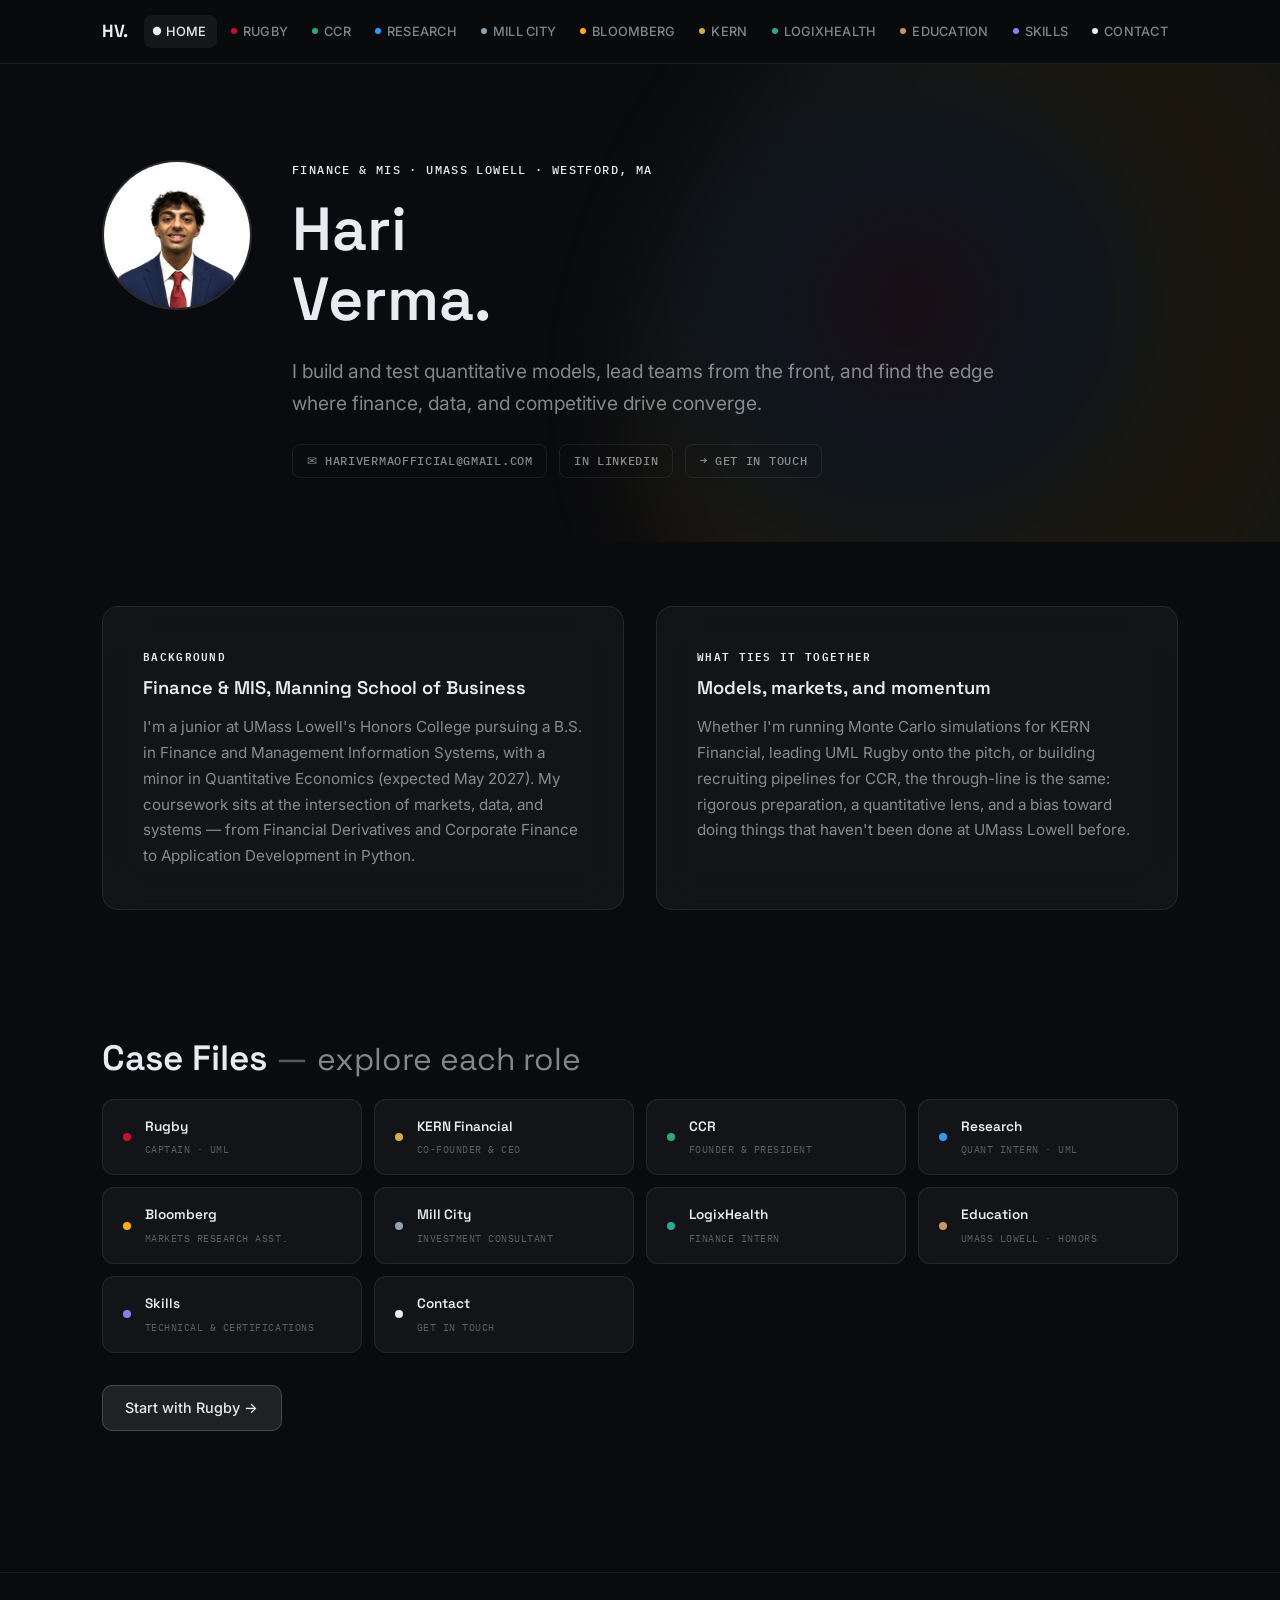
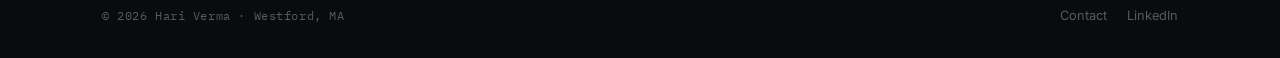
==== index.html @ 91aa4784 "Initial commit" ====
<!DOCTYPE html>
<html lang="en">
<head>
  <meta charset="UTF-8" />
  <meta name="viewport" content="width=device-width, initial-scale=1.0" />
  <title>Hari Verma — Portfolio</title>
  <meta name="description" content="Hari Verma — Finance & MIS student at UMass Lowell, founder, quantitative researcher, and rugby captain." />
  <link rel="preconnect" href="https://fonts.googleapis.com" />
  <link rel="preconnect" href="https://fonts.gstatic.com" crossorigin />
  <link rel="stylesheet" href="css/base.css" />
  <link rel="stylesheet" href="css/themes.css" />

  <style>
    /* Home-only: multi-color gradient blob */
    .hero-blob-home {
      position: absolute;
      width: clamp(400px, 80vw, 900px);
      height: clamp(400px, 80vw, 900px);
      border-radius: 50%;
      background: radial-gradient(circle at 30% 40%,
        rgba(200,16,46,0.10) 0%,
        rgba(45,156,255,0.08) 20%,
        rgba(255,176,0,0.08) 38%,
        rgba(212,175,55,0.07) 52%,
        rgba(43,168,154,0.07) 65%,
        rgba(139,126,232,0.06) 80%,
        transparent 100%
      );
      top: -25%;
      right: -20%;
      pointer-events: none;
      z-index: 0;
      filter: blur(50px);
    }

    .profile-wrap {
      display: flex;
      align-items: flex-start;
      gap: 2.5rem;
      flex-wrap: wrap;
    }

    .profile-img {
      width: clamp(100px, 18vw, 150px);
      height: clamp(100px, 18vw, 150px);
      border-radius: 50%;
      object-fit: cover;
      border: 2px solid var(--border);
      flex-shrink: 0;
      background: rgba(255,255,255,0.05);
    }

    .profile-text {
      flex: 1;
      min-width: 240px;
    }

    .connect-row {
      display: flex;
      flex-wrap: wrap;
      gap: 0.75rem;
      margin-top: 1.5rem;
    }

    .connect-link {
      display: inline-flex;
      align-items: center;
      gap: 0.4rem;
      font-family: var(--font-mono);
      font-size: 0.72rem;
      font-weight: 500;
      letter-spacing: 0.06em;
      text-transform: uppercase;
      color: var(--text-secondary);
      padding: 0.4rem 0.85rem;
      border: 1px solid var(--border);
      border-radius: 8px;
      transition: color var(--transition-fast), border-color var(--transition-fast);
    }

    .connect-link:hover {
      color: var(--accent);
      border-color: var(--accent-border);
      opacity: 1;
    }

    .page-index {
      margin-top: clamp(3rem, 6vw, 5rem);
    }

    .page-index-grid {
      display: grid;
      grid-template-columns: repeat(auto-fill, minmax(min(100%, 220px), 1fr));
      gap: 0.75rem;
    }

    .page-card {
      display: flex;
      align-items: center;
      gap: 0.85rem;
      padding: 1rem 1.25rem;
      background: var(--surface);
      border: 1px solid var(--border);
      border-radius: 12px;
      text-decoration: none;
      transition: border-color var(--transition-med), transform var(--transition-fast);
    }

    .page-card:hover {
      border-color: var(--card-accent-border);
      transform: translateY(-2px);
      opacity: 1;
    }

    .page-card-dot {
      width: 8px;
      height: 8px;
      border-radius: 50%;
      flex-shrink: 0;
    }

    .page-card-text {
      display: flex;
      flex-direction: column;
      gap: 0.2rem;
    }

    .page-card-name {
      font-size: 0.85rem;
      font-weight: 600;
      color: var(--text-primary);
      font-family: var(--font-display);
    }

    .page-card-role {
      font-family: var(--font-mono);
      font-size: 0.65rem;
      letter-spacing: 0.05em;
      text-transform: uppercase;
      color: var(--text-muted);
    }
  </style>
</head>
<body data-theme="home">

  <!-- ── Navigation ── -->
  <nav class="site-nav" aria-label="Main navigation">
    <div class="nav-inner">
      <a href="index.html" class="nav-logo" aria-label="Hari Verma home">HV<span>.</span></a>

      <ul class="nav-links" role="list">
        <li><a href="index.html" aria-current="page"><span class="nav-dot dot-home" aria-hidden="true"></span>Home</a></li>
        <li><a href="rugby.html"><span class="nav-dot dot-rugby" aria-hidden="true"></span>Rugby</a></li>
        <li><a href="ccr.html"><span class="nav-dot dot-ccr" aria-hidden="true"></span>CCR</a></li>
        <li><a href="research.html"><span class="nav-dot dot-research" aria-hidden="true"></span>Research</a></li>
        <li><a href="millcity.html"><span class="nav-dot dot-millcity" aria-hidden="true"></span>Mill City</a></li>
        <li><a href="bloomberg.html"><span class="nav-dot dot-bloomberg" aria-hidden="true"></span>Bloomberg</a></li>
        <li><a href="kern.html"><span class="nav-dot dot-kern" aria-hidden="true"></span>KERN</a></li>
        <li><a href="logixhealth.html"><span class="nav-dot dot-logixhealth" aria-hidden="true"></span>LogixHealth</a></li>
        <li><a href="education.html"><span class="nav-dot dot-education" aria-hidden="true"></span>Education</a></li>
        <li><a href="skills.html"><span class="nav-dot dot-skills" aria-hidden="true"></span>Skills</a></li>
        <li><a href="contact.html"><span class="nav-dot dot-contact" aria-hidden="true"></span>Contact</a></li>
      </ul>

      <button class="nav-toggle" aria-expanded="false" aria-controls="nav-drawer" aria-label="Open navigation menu">
        <span aria-hidden="true"></span>
        <span aria-hidden="true"></span>
        <span aria-hidden="true"></span>
      </button>
    </div>
  </nav>

  <!-- Mobile drawer -->
  <nav id="nav-drawer" class="nav-drawer" aria-label="Mobile navigation">
    <ul role="list">
      <li><a href="index.html" aria-current="page"><span class="nav-dot dot-home" aria-hidden="true"></span>Home</a></li>
      <li><a href="rugby.html"><span class="nav-dot dot-rugby" aria-hidden="true"></span>Rugby</a></li>
      <li><a href="ccr.html"><span class="nav-dot dot-ccr" aria-hidden="true"></span>CCR</a></li>
      <li><a href="research.html"><span class="nav-dot dot-research" aria-hidden="true"></span>Research</a></li>
      <li><a href="millcity.html"><span class="nav-dot dot-millcity" aria-hidden="true"></span>Mill City</a></li>
      <li><a href="bloomberg.html"><span class="nav-dot dot-bloomberg" aria-hidden="true"></span>Bloomberg</a></li>
      <li><a href="kern.html"><span class="nav-dot dot-kern" aria-hidden="true"></span>KERN</a></li>
      <li><a href="logixhealth.html"><span class="nav-dot dot-logixhealth" aria-hidden="true"></span>LogixHealth</a></li>
      <li><a href="education.html"><span class="nav-dot dot-education" aria-hidden="true"></span>Education</a></li>
      <li><a href="skills.html"><span class="nav-dot dot-skills" aria-hidden="true"></span>Skills</a></li>
      <li><a href="contact.html"><span class="nav-dot dot-contact" aria-hidden="true"></span>Contact</a></li>
    </ul>
  </nav>

  <main id="main-content">

    <!-- ── Hero ── -->
    <header class="hero">
      <div class="hero-blob-home" aria-hidden="true"></div>
      <div class="page-wrapper hero-content">

        <div class="profile-wrap animate-in">
          <img
            src="assets/images/HV_Headshot.jpeg"
            alt="Hari Verma"
            class="profile-img"
            width="150"
            height="150"
          />
          <div class="profile-text">
            <span class="hero-label">Finance &amp; MIS · UMass Lowell · Westford, MA</span>
            <h1 class="hero-title">Hari<br /><span class="accent">Verma.</span></h1>
            <p class="hero-thesis">
              I build and test quantitative models, lead teams from the front, and find the edge
              where finance, data, and competitive drive converge.
            </p>

            <div class="connect-row">
              <a href="mailto:harivermaofficial@gmail.com" class="connect-link">
                ✉ harivermaofficial@gmail.com
              </a>
              <a href="https://www.linkedin.com/in/hariverma" class="connect-link" target="_blank" rel="noopener noreferrer">
                in LinkedIn
              </a>
              <a href="contact.html" class="connect-link">
                → Get in touch
              </a>
            </div>
          </div>
        </div>

      </div>
    </header>

    <!-- ── About panels ── -->
    <section class="section" aria-labelledby="about-heading">
      <div class="page-wrapper">

        <div class="panels-grid">
          <div class="glass-panel animate-in">
            <span class="panel-label">Background</span>
            <h2 class="panel-title" id="about-heading">Finance &amp; MIS, Manning School of Business</h2>
            <p class="panel-body">
              I'm a junior at UMass Lowell's Honors College pursuing a B.S. in Finance and
              Management Information Systems, with a minor in Quantitative Economics (expected
              May 2027). My coursework sits at the intersection of markets, data, and systems —
              from Financial Derivatives and Corporate Finance to Application Development in Python.
            </p>
          </div>

          <div class="glass-panel animate-in">
            <span class="panel-label">What ties it together</span>
            <h2 class="panel-title">Models, markets, and momentum</h2>
            <p class="panel-body">
              Whether I'm running Monte Carlo simulations for KERN Financial, leading UML Rugby onto
              the pitch, or building recruiting pipelines for CCR, the through-line is the same:
              rigorous preparation, a quantitative lens, and a bias toward doing things that haven't
              been done at UMass Lowell before.
            </p>
          </div>
        </div>

      </div>
    </section>

    <!-- ── Page index / site map ── -->
    <section class="section" aria-labelledby="case-files-heading">
      <div class="page-wrapper">
        <h2 id="case-files-heading" class="animate-in" style="margin-bottom: 1.25rem;">
          Case Files <span style="color: var(--text-muted); font-weight: 400;">—</span>
          <span style="color: var(--text-secondary); font-size: 0.9em; font-weight: 400;"> explore each role</span>
        </h2>

        <div class="page-index-grid animate-in">

          <a href="rugby.html" class="page-card" style="--card-accent-border: rgba(200,16,46,0.35);">
            <span class="page-card-dot dot-rugby" aria-hidden="true"></span>
            <div class="page-card-text">
              <span class="page-card-name">Rugby</span>
              <span class="page-card-role">Captain · UML</span>
            </div>
          </a>

          <a href="kern.html" class="page-card" style="--card-accent-border: rgba(212,175,55,0.35);">
            <span class="page-card-dot dot-kern" aria-hidden="true"></span>
            <div class="page-card-text">
              <span class="page-card-name">KERN Financial</span>
              <span class="page-card-role">Co-Founder &amp; CEO</span>
            </div>
          </a>

          <a href="ccr.html" class="page-card" style="--card-accent-border: rgba(39,174,116,0.35);">
            <span class="page-card-dot dot-ccr" aria-hidden="true"></span>
            <div class="page-card-text">
              <span class="page-card-name">CCR</span>
              <span class="page-card-role">Founder &amp; President</span>
            </div>
          </a>

          <a href="research.html" class="page-card" style="--card-accent-border: rgba(45,156,255,0.35);">
            <span class="page-card-dot dot-research" aria-hidden="true"></span>
            <div class="page-card-text">
              <span class="page-card-name">Research</span>
              <span class="page-card-role">Quant Intern · UML</span>
            </div>
          </a>

          <a href="bloomberg.html" class="page-card" style="--card-accent-border: rgba(255,176,0,0.35);">
            <span class="page-card-dot dot-bloomberg" aria-hidden="true"></span>
            <div class="page-card-text">
              <span class="page-card-name">Bloomberg</span>
              <span class="page-card-role">Markets Research Asst.</span>
            </div>
          </a>

          <a href="millcity.html" class="page-card" style="--card-accent-border: rgba(143,163,177,0.35);">
            <span class="page-card-dot dot-millcity" aria-hidden="true"></span>
            <div class="page-card-text">
              <span class="page-card-name">Mill City</span>
              <span class="page-card-role">Investment Consultant</span>
            </div>
          </a>

          <a href="logixhealth.html" class="page-card" style="--card-accent-border: rgba(43,168,154,0.35);">
            <span class="page-card-dot dot-logixhealth" aria-hidden="true"></span>
            <div class="page-card-text">
              <span class="page-card-name">LogixHealth</span>
              <span class="page-card-role">Finance Intern</span>
            </div>
          </a>

          <a href="education.html" class="page-card" style="--card-accent-border: rgba(200,150,94,0.35);">
            <span class="page-card-dot dot-education" aria-hidden="true"></span>
            <div class="page-card-text">
              <span class="page-card-name">Education</span>
              <span class="page-card-role">UMass Lowell · Honors</span>
            </div>
          </a>

          <a href="skills.html" class="page-card" style="--card-accent-border: rgba(139,126,232,0.35);">
            <span class="page-card-dot dot-skills" aria-hidden="true"></span>
            <div class="page-card-text">
              <span class="page-card-name">Skills</span>
              <span class="page-card-role">Technical &amp; Certifications</span>
            </div>
          </a>

          <a href="contact.html" class="page-card" style="--card-accent-border: rgba(232,236,241,0.25);">
            <span class="page-card-dot dot-contact" aria-hidden="true"></span>
            <div class="page-card-text">
              <span class="page-card-name">Contact</span>
              <span class="page-card-role">Get in touch</span>
            </div>
          </a>

        </div>

        <div style="margin-top: 2rem;" class="animate-in">
          <a href="rugby.html" class="btn">Start with Rugby &rarr;</a>
        </div>

      </div>
    </section>

  </main>

  <footer class="site-footer">
    <div class="footer-inner">
      <span class="footer-copy">© 2026 Hari Verma · Westford, MA</span>
      <nav class="footer-nav" aria-label="Footer navigation">
        <a href="contact.html">Contact</a>
        <a href="https://www.linkedin.com/in/hariverma" target="_blank" rel="noopener noreferrer">LinkedIn</a>
      </nav>
    </div>
  </footer>

  <script src="js/nav.js"></script>
</body>
</html>
---- css/base.css ----
/* ============================================================
   BASE.CSS — global layout, glass component, nav, ticker
   Fonts: Space Grotesk (display), Inter (body), IBM Plex Mono (data)
   Accent colors live in themes.css via [data-theme="x"]
   ============================================================ */

@import url('https://fonts.googleapis.com/css2?family=Space+Grotesk:wght@400;500;600;700&family=Inter:wght@300;400;500;600&family=IBM+Plex+Mono:wght@400;500;600&display=swap');

/* ── CSS Custom Properties (defaults / fallback) ── */
:root {
  --accent: #E8ECF1;
  --accent-dim: rgba(232, 236, 241, 0.15);
  --accent-glow: rgba(232, 236, 241, 0.08);
  --accent-border: rgba(232, 236, 241, 0.18);

  --bg: #0A0B0E;
  --surface: rgba(255, 255, 255, 0.04);
  --border: rgba(255, 255, 255, 0.08);
  --text-primary: #E8ECF1;
  --text-secondary: rgba(232, 236, 241, 0.55);
  --text-muted: rgba(232, 236, 241, 0.35);

  --font-display: 'Space Grotesk', system-ui, sans-serif;
  --font-body: 'Inter', system-ui, sans-serif;
  --font-mono: 'IBM Plex Mono', 'Courier New', monospace;

  --nav-height: 64px;
  --ticker-height: 36px;
  --page-max: 1140px;
  --panel-radius: 16px;
  --gap: clamp(1rem, 3vw, 2rem);

  --transition-fast: 150ms ease;
  --transition-med: 280ms ease;
}

/* ── Reset ── */
*, *::before, *::after {
  box-sizing: border-box;
  margin: 0;
  padding: 0;
}

html {
  scroll-behavior: smooth;
}

body {
  background-color: var(--bg);
  color: var(--text-primary);
  font-family: var(--font-body);
  font-size: 16px;
  line-height: 1.65;
  min-height: 100vh;
  overflow-x: hidden;
  -webkit-font-smoothing: antialiased;
}

img {
  max-width: 100%;
  display: block;
}

a {
  color: var(--accent);
  text-decoration: none;
  transition: opacity var(--transition-fast);
}

a:hover {
  opacity: 0.8;
}

ul {
  list-style: none;
}

/* ── Focus styles — accent-colored outline everywhere ── */
:focus-visible {
  outline: 2px solid var(--accent);
  outline-offset: 3px;
  border-radius: 4px;
}

/* ── Typography scale ── */
h1, h2, h3, h4 {
  font-family: var(--font-display);
  font-weight: 600;
  line-height: 1.15;
  color: var(--text-primary);
}

h1 { font-size: clamp(2.2rem, 5vw, 3.8rem); }
h2 { font-size: clamp(1.5rem, 3vw, 2.2rem); }
h3 { font-size: clamp(1.1rem, 2vw, 1.4rem); }

p {
  color: var(--text-secondary);
  max-width: 68ch;
}

.mono {
  font-family: var(--font-mono);
}

/* ── Utility ── */
.sr-only {
  position: absolute;
  width: 1px;
  height: 1px;
  padding: 0;
  margin: -1px;
  overflow: hidden;
  clip: rect(0, 0, 0, 0);
  white-space: nowrap;
  border: 0;
}

.page-wrapper {
  max-width: var(--page-max);
  margin: 0 auto;
  padding: 0 clamp(1rem, 4vw, 2rem);
}

/* ============================================================
   NAVIGATION
   ============================================================ */
.site-nav {
  position: sticky;
  top: 0;
  z-index: 100;
  height: var(--nav-height);
  background: rgba(10, 11, 14, 0.85);
  backdrop-filter: blur(20px);
  -webkit-backdrop-filter: blur(20px);
  border-bottom: 1px solid var(--border);
}

.nav-inner {
  display: flex;
  align-items: center;
  justify-content: space-between;
  height: 100%;
  max-width: var(--page-max);
  margin: 0 auto;
  padding: 0 clamp(1rem, 4vw, 2rem);
}

.nav-logo {
  font-family: var(--font-display);
  font-weight: 700;
  font-size: 1.1rem;
  color: var(--text-primary);
  letter-spacing: -0.02em;
  white-space: nowrap;
}

.nav-logo span {
  color: var(--accent);
}

/* Desktop nav links */
.nav-links {
  display: flex;
  align-items: center;
  gap: 0.25rem;
}

.nav-links li a {
  display: flex;
  align-items: center;
  gap: 6px;
  padding: 6px 10px;
  border-radius: 8px;
  font-size: 0.8rem;
  font-weight: 500;
  color: var(--text-secondary);
  letter-spacing: 0.02em;
  text-transform: uppercase;
  transition: color var(--transition-fast), background var(--transition-fast);
  white-space: nowrap;
}

.nav-links li a:hover,
.nav-links li a[aria-current="page"] {
  color: var(--text-primary);
  background: rgba(255, 255, 255, 0.05);
}

/* Nav dot — each page's accent color */
.nav-dot {
  width: 6px;
  height: 6px;
  border-radius: 50%;
  background: var(--dot-color, var(--text-muted));
  flex-shrink: 0;
  transition: transform var(--transition-fast);
}

.nav-links li a:hover .nav-dot,
.nav-links li a[aria-current="page"] .nav-dot {
  transform: scale(1.4);
}

/* Hamburger button */
.nav-toggle {
  display: none;
  flex-direction: column;
  justify-content: center;
  align-items: center;
  gap: 5px;
  width: 40px;
  height: 40px;
  background: var(--surface);
  border: 1px solid var(--border);
  border-radius: 10px;
  cursor: pointer;
  padding: 0;
  transition: border-color var(--transition-fast);
}

.nav-toggle:hover {
  border-color: var(--accent-border);
}

.nav-toggle span {
  display: block;
  width: 18px;
  height: 1.5px;
  background: var(--text-primary);
  border-radius: 2px;
  transition: transform var(--transition-med), opacity var(--transition-med);
}

/* Hamburger → X animation */
.nav-toggle[aria-expanded="true"] span:nth-child(1) {
  transform: translateY(6.5px) rotate(45deg);
}
.nav-toggle[aria-expanded="true"] span:nth-child(2) {
  opacity: 0;
  transform: scaleX(0);
}
.nav-toggle[aria-expanded="true"] span:nth-child(3) {
  transform: translateY(-6.5px) rotate(-45deg);
}

/* Mobile drawer */
.nav-drawer {
  display: none;
  position: fixed;
  inset: var(--nav-height) 0 0 0;
  z-index: 99;
  background: rgba(10, 11, 14, 0.97);
  backdrop-filter: blur(20px);
  -webkit-backdrop-filter: blur(20px);
  overflow-y: auto;
  padding: 1.5rem clamp(1rem, 4vw, 2rem) 2rem;
}

.nav-drawer.is-open {
  display: block;
}

.nav-drawer ul {
  display: flex;
  flex-direction: column;
  gap: 0.25rem;
}

.nav-drawer ul li a {
  display: flex;
  align-items: center;
  gap: 10px;
  padding: 12px 14px;
  border-radius: 10px;
  font-size: 0.9rem;
  font-weight: 500;
  color: var(--text-secondary);
  letter-spacing: 0.02em;
  text-transform: uppercase;
  transition: color var(--transition-fast), background var(--transition-fast);
}

.nav-drawer ul li a:hover,
.nav-drawer ul li a[aria-current="page"] {
  color: var(--text-primary);
  background: rgba(255, 255, 255, 0.05);
}

@media (max-width: 768px) {
  .nav-links {
    display: none;
  }
  .nav-toggle {
    display: flex;
  }
}

/* ============================================================
   TICKER BAR
   ============================================================ */
.ticker-bar {
  height: var(--ticker-height);
  display: flex;
  align-items: center;
  border-bottom: 1px solid var(--border);
  background: rgba(10, 11, 14, 0.6);
  overflow: hidden;
}

.ticker-inner {
  max-width: var(--page-max);
  width: 100%;
  margin: 0 auto;
  padding: 0 clamp(1rem, 4vw, 2rem);
  display: flex;
  align-items: center;
  gap: 1rem;
}

.ticker-text {
  font-family: var(--font-mono);
  font-size: 0.68rem;
  font-weight: 500;
  color: var(--accent);
  letter-spacing: 0.1em;
  text-transform: uppercase;
  white-space: nowrap;
  overflow: hidden;
  text-overflow: ellipsis;
}

.ticker-bar::before {
  content: '▶';
  font-size: 0.5rem;
  color: var(--accent);
  margin-left: clamp(1rem, 4vw, 2rem);
  flex-shrink: 0;
  opacity: 0.7;
}

/* ============================================================
   GLASS PANEL COMPONENT
   ============================================================ */
.glass-panel {
  background: var(--surface);
  backdrop-filter: blur(20px);
  -webkit-backdrop-filter: blur(20px);
  border: 1px solid var(--border);
  border-radius: var(--panel-radius);
  padding: clamp(1.5rem, 4vw, 2.5rem);
  transition: border-color var(--transition-med);
  position: relative;
  overflow: hidden;
}

.glass-panel:hover {
  border-color: var(--accent-border);
}

/* Subtle inner shimmer on hover */
.glass-panel::before {
  content: '';
  position: absolute;
  inset: 0;
  background: linear-gradient(135deg, var(--accent-glow) 0%, transparent 60%);
  opacity: 0;
  transition: opacity var(--transition-med);
  border-radius: inherit;
  pointer-events: none;
}

.glass-panel:hover::before {
  opacity: 1;
}

/* ============================================================
   HERO SECTION
   ============================================================ */
.hero {
  position: relative;
  padding: clamp(3rem, 8vw, 6rem) 0 clamp(2rem, 5vw, 4rem);
  overflow: hidden;
}

/* Accent glow blob — positioned behind hero, never over body text */
.hero-blob {
  position: absolute;
  width: clamp(300px, 60vw, 700px);
  height: clamp(300px, 60vw, 700px);
  border-radius: 50%;
  background: radial-gradient(circle, var(--accent-dim) 0%, transparent 70%);
  top: -20%;
  right: -15%;
  pointer-events: none;
  z-index: 0;
  filter: blur(40px);
}

.hero-content {
  position: relative;
  z-index: 1;
}

.hero-label {
  font-family: var(--font-mono);
  font-size: 0.72rem;
  font-weight: 500;
  letter-spacing: 0.12em;
  text-transform: uppercase;
  color: var(--accent);
  margin-bottom: 1rem;
  display: block;
}

.hero-title {
  margin-bottom: 1.25rem;
}

.hero-title .accent {
  color: var(--accent);
}

.hero-thesis {
  font-size: clamp(1rem, 2vw, 1.2rem);
  color: var(--text-secondary);
  max-width: 60ch;
  line-height: 1.7;
}

/* ============================================================
   STAT CALLOUT ROW
   ============================================================ */
.stat-row {
  display: flex;
  flex-wrap: wrap;
  gap: 1.5rem;
  margin: clamp(2rem, 4vw, 3rem) 0;
}

.stat-card {
  background: var(--surface);
  border: 1px solid var(--border);
  border-radius: 12px;
  padding: 1.25rem 1.75rem;
  display: flex;
  flex-direction: column;
  gap: 0.35rem;
  min-width: 160px;
  flex: 1;
  transition: border-color var(--transition-med);
}

.stat-card:hover {
  border-color: var(--accent-border);
}

.stat-value {
  font-family: var(--font-mono);
  font-size: clamp(1.5rem, 3.5vw, 2.25rem);
  font-weight: 600;
  color: var(--accent);
  line-height: 1;
}

.stat-label {
  font-family: var(--font-mono);
  font-size: 0.68rem;
  font-weight: 500;
  letter-spacing: 0.1em;
  text-transform: uppercase;
  color: var(--text-muted);
}

/* ============================================================
   PANEL GRID
   ============================================================ */
.panels-grid {
  display: grid;
  grid-template-columns: repeat(auto-fit, minmax(min(100%, 480px), 1fr));
  gap: var(--gap);
  margin-bottom: clamp(2rem, 5vw, 4rem);
}

.panel-label {
  font-family: var(--font-mono);
  font-size: 0.68rem;
  font-weight: 600;
  letter-spacing: 0.12em;
  text-transform: uppercase;
  color: var(--accent);
  margin-bottom: 0.75rem;
  display: block;
}

.panel-title {
  font-size: 1.15rem;
  margin-bottom: 1rem;
}

.panel-body {
  color: var(--text-secondary);
  font-size: 0.95rem;
  line-height: 1.7;
}

.panel-list {
  display: flex;
  flex-direction: column;
  gap: 0.75rem;
  margin-top: 0.5rem;
}

.panel-list li {
  position: relative;
  padding-left: 1.25rem;
  color: var(--text-secondary);
  font-size: 0.95rem;
  line-height: 1.65;
}

.panel-list li::before {
  content: '—';
  position: absolute;
  left: 0;
  color: var(--accent);
  font-family: var(--font-mono);
  opacity: 0.7;
}

/* ============================================================
   CTA / LINK BUTTON
   ============================================================ */
.btn {
  display: inline-flex;
  align-items: center;
  gap: 0.5rem;
  padding: 0.65rem 1.4rem;
  border-radius: 10px;
  font-family: var(--font-body);
  font-size: 0.9rem;
  font-weight: 500;
  border: 1px solid var(--accent-border);
  color: var(--accent);
  background: var(--accent-dim);
  cursor: pointer;
  transition: background var(--transition-fast), border-color var(--transition-fast), transform var(--transition-fast);
  text-decoration: none;
}

.btn:hover {
  background: rgba(255, 255, 255, 0.08);
  border-color: var(--accent);
  transform: translateY(-1px);
  opacity: 1;
}

.btn-ghost {
  background: transparent;
  border-color: var(--border);
  color: var(--text-secondary);
}

.btn-ghost:hover {
  color: var(--text-primary);
  border-color: var(--accent-border);
  background: var(--surface);
}

/* ============================================================
   FOOTER
   ============================================================ */
.site-footer {
  border-top: 1px solid var(--border);
  padding: 2rem 0;
  margin-top: clamp(3rem, 6vw, 5rem);
}

.footer-inner {
  max-width: var(--page-max);
  margin: 0 auto;
  padding: 0 clamp(1rem, 4vw, 2rem);
  display: flex;
  flex-wrap: wrap;
  align-items: center;
  justify-content: space-between;
  gap: 1rem;
}

.footer-copy {
  font-family: var(--font-mono);
  font-size: 0.72rem;
  color: var(--text-muted);
  letter-spacing: 0.05em;
}

.footer-nav {
  display: flex;
  gap: 1.25rem;
}

.footer-nav a {
  font-size: 0.8rem;
  color: var(--text-muted);
  transition: color var(--transition-fast);
}

.footer-nav a:hover {
  color: var(--accent);
  opacity: 1;
}

/* ============================================================
   PAGE LOAD ANIMATION
   ============================================================ */
@keyframes fadeSlideUp {
  from {
    opacity: 0;
    transform: translateY(18px);
  }
  to {
    opacity: 1;
    transform: translateY(0);
  }
}

.animate-in {
  animation: fadeSlideUp 0.55s ease both;
}

.animate-in:nth-child(1) { animation-delay: 0.05s; }
.animate-in:nth-child(2) { animation-delay: 0.12s; }
.animate-in:nth-child(3) { animation-delay: 0.19s; }
.animate-in:nth-child(4) { animation-delay: 0.26s; }
.animate-in:nth-child(5) { animation-delay: 0.33s; }

/* Honour reduced-motion preference */
@media (prefers-reduced-motion: reduce) {
  .animate-in {
    animation: none;
  }
  html {
    scroll-behavior: auto;
  }
}

/* ============================================================
   LAYOUT HELPERS
   ============================================================ */
.section {
  padding: clamp(2rem, 5vw, 4rem) 0;
}

.section + .section {
  padding-top: 0;
}

.divider {
  border: none;
  border-top: 1px solid var(--border);
  margin: clamp(1.5rem, 3vw, 2.5rem) 0;
}

/* Tag / chip component */
.tag {
  display: inline-flex;
  align-items: center;
  padding: 0.25rem 0.65rem;
  border-radius: 6px;
  font-family: var(--font-mono);
  font-size: 0.68rem;
  font-weight: 500;
  letter-spacing: 0.06em;
  text-transform: uppercase;
  background: var(--accent-dim);
  color: var(--accent);
  border: 1px solid var(--accent-border);
}

.tags {
  display: flex;
  flex-wrap: wrap;
  gap: 0.5rem;
  margin-top: 1rem;
}

/* ============================================================
   HERO SPLIT — two-column hero with photo
   ============================================================ */
.hero-split {
  display: grid;
  grid-template-columns: 1fr 360px;
  gap: clamp(2rem, 5vw, 4rem);
  align-items: center;
}

.hero-photo img {
  width: 100%;
  aspect-ratio: 3 / 4;
  object-fit: cover;
  border-radius: var(--panel-radius);
  border: 1px solid var(--border);
}

@media (max-width: 768px) {
  .hero-split {
    grid-template-columns: 1fr;
  }
  .hero-photo {
    order: -1;
  }
  .hero-photo img {
    aspect-ratio: 16 / 9;
    max-height: 260px;
  }
}

/* ============================================================
   IMAGE BREAK — full-bleed cinematic strip
   ============================================================ */
.img-break {
  overflow: hidden;
  border-top: 1px solid var(--border);
  border-bottom: 1px solid var(--border);
}

.img-break img {
  width: 100%;
  height: clamp(340px, 50vw, 680px);
  object-fit: cover;
  display: block;
}

/* Contained image frame — respects page-wrapper, matches glass aesthetic */
.img-frame {
  border-radius: var(--panel-radius);
  border: 1px solid var(--border);
  overflow: hidden;
  margin-bottom: clamp(2rem, 5vw, 4rem);
}

.img-frame img {
  width: 100%;
  height: clamp(260px, 40vw, 520px);
  object-fit: cover;
  display: block;
}

/* ============================================================
   RESPONSIVE UTILITIES
   ============================================================ */
@media (max-width: 600px) {
  .stat-row {
    flex-direction: column;
  }

  .stat-card {
    min-width: unset;
  }

  .hero {
    padding-top: clamp(2rem, 6vw, 4rem);
  }
}
---- css/themes.css ----
/* ============================================================
   THEMES.CSS — per-page accent color blocks
   Set <body data-theme="slug"> to activate.
   Each block overrides the 4 accent custom properties only.
   ============================================================ */

/* ── home / contact  ── Ice White  #E8ECF1 ── */
[data-theme="home"] {
  --accent:        #E8ECF1;
  --accent-dim:    rgba(232, 236, 241, 0.10);
  --accent-glow:   rgba(232, 236, 241, 0.06);
  --accent-border: rgba(232, 236, 241, 0.18);
}

/* ── rugby  ── Pitch Crimson  #C8102E ── */
[data-theme="rugby"] {
  --accent:        #C8102E;
  --accent-dim:    rgba(200, 16, 46, 0.12);
  --accent-glow:   rgba(200, 16, 46, 0.07);
  --accent-border: rgba(200, 16, 46, 0.25);
}

/* ── research  ── Data Cyan  #2D9CFF ── */
[data-theme="research"] {
  --accent:        #2D9CFF;
  --accent-dim:    rgba(45, 156, 255, 0.12);
  --accent-glow:   rgba(45, 156, 255, 0.07);
  --accent-border: rgba(45, 156, 255, 0.25);
}

/* ── millcity  ── Slate Steel  #5B6B7A ── */
[data-theme="millcity"] {
  --accent:        #8FA3B1;
  --accent-dim:    rgba(143, 163, 177, 0.12);
  --accent-glow:   rgba(143, 163, 177, 0.07);
  --accent-border: rgba(143, 163, 177, 0.22);
}

/* ── bloomberg  ── Terminal Amber  #FFB000 ── */
[data-theme="bloomberg"] {
  --accent:        #FFB000;
  --accent-dim:    rgba(255, 176, 0, 0.10);
  --accent-glow:   rgba(255, 176, 0, 0.06);
  --accent-border: rgba(255, 176, 0, 0.22);
}

/* ── kern  ── Founder Gold  #D4AF37 ── */
[data-theme="kern"] {
  --accent:        #D4AF37;
  --accent-dim:    rgba(212, 175, 55, 0.10);
  --accent-glow:   rgba(212, 175, 55, 0.06);
  --accent-border: rgba(212, 175, 55, 0.22);
}

/* ── logixhealth  ── Clinical Teal  #2BA89A ── */
[data-theme="logixhealth"] {
  --accent:        #2BA89A;
  --accent-dim:    rgba(43, 168, 154, 0.12);
  --accent-glow:   rgba(43, 168, 154, 0.07);
  --accent-border: rgba(43, 168, 154, 0.25);
}

/* ── ccr  ── Capital Emerald  #1E8F5E ── */
[data-theme="ccr"] {
  --accent:        #27AE74;
  --accent-dim:    rgba(39, 174, 116, 0.12);
  --accent-glow:   rgba(39, 174, 116, 0.07);
  --accent-border: rgba(39, 174, 116, 0.25);
}

/* ── education  ── Oxford Bronze  #A87C4F ── */
[data-theme="education"] {
  --accent:        #C8965E;
  --accent-dim:    rgba(200, 150, 94, 0.12);
  --accent-glow:   rgba(200, 150, 94, 0.07);
  --accent-border: rgba(200, 150, 94, 0.25);
}

/* ── skills  ── Indigo Violet  #6B5FD3 ── */
[data-theme="skills"] {
  --accent:        #8B7EE8;
  --accent-dim:    rgba(139, 126, 232, 0.12);
  --accent-glow:   rgba(139, 126, 232, 0.07);
  --accent-border: rgba(139, 126, 232, 0.25);
}

/* ============================================================
   NAV DOTS — each nav link carries a dot in the target page's
   accent. These are static color values (not CSS variables)
   because they need to show all colors simultaneously in nav.
   ============================================================ */
.dot-home        { background: #E8ECF1; }
.dot-rugby       { background: #C8102E; }
.dot-research    { background: #2D9CFF; }
.dot-millcity    { background: #8FA3B1; }
.dot-bloomberg   { background: #FFB000; }
.dot-kern        { background: #D4AF37; }
.dot-logixhealth { background: #2BA89A; }
.dot-ccr         { background: #27AE74; }
.dot-education   { background: #C8965E; }
.dot-skills      { background: #8B7EE8; }
.dot-contact     { background: #E8ECF1; }
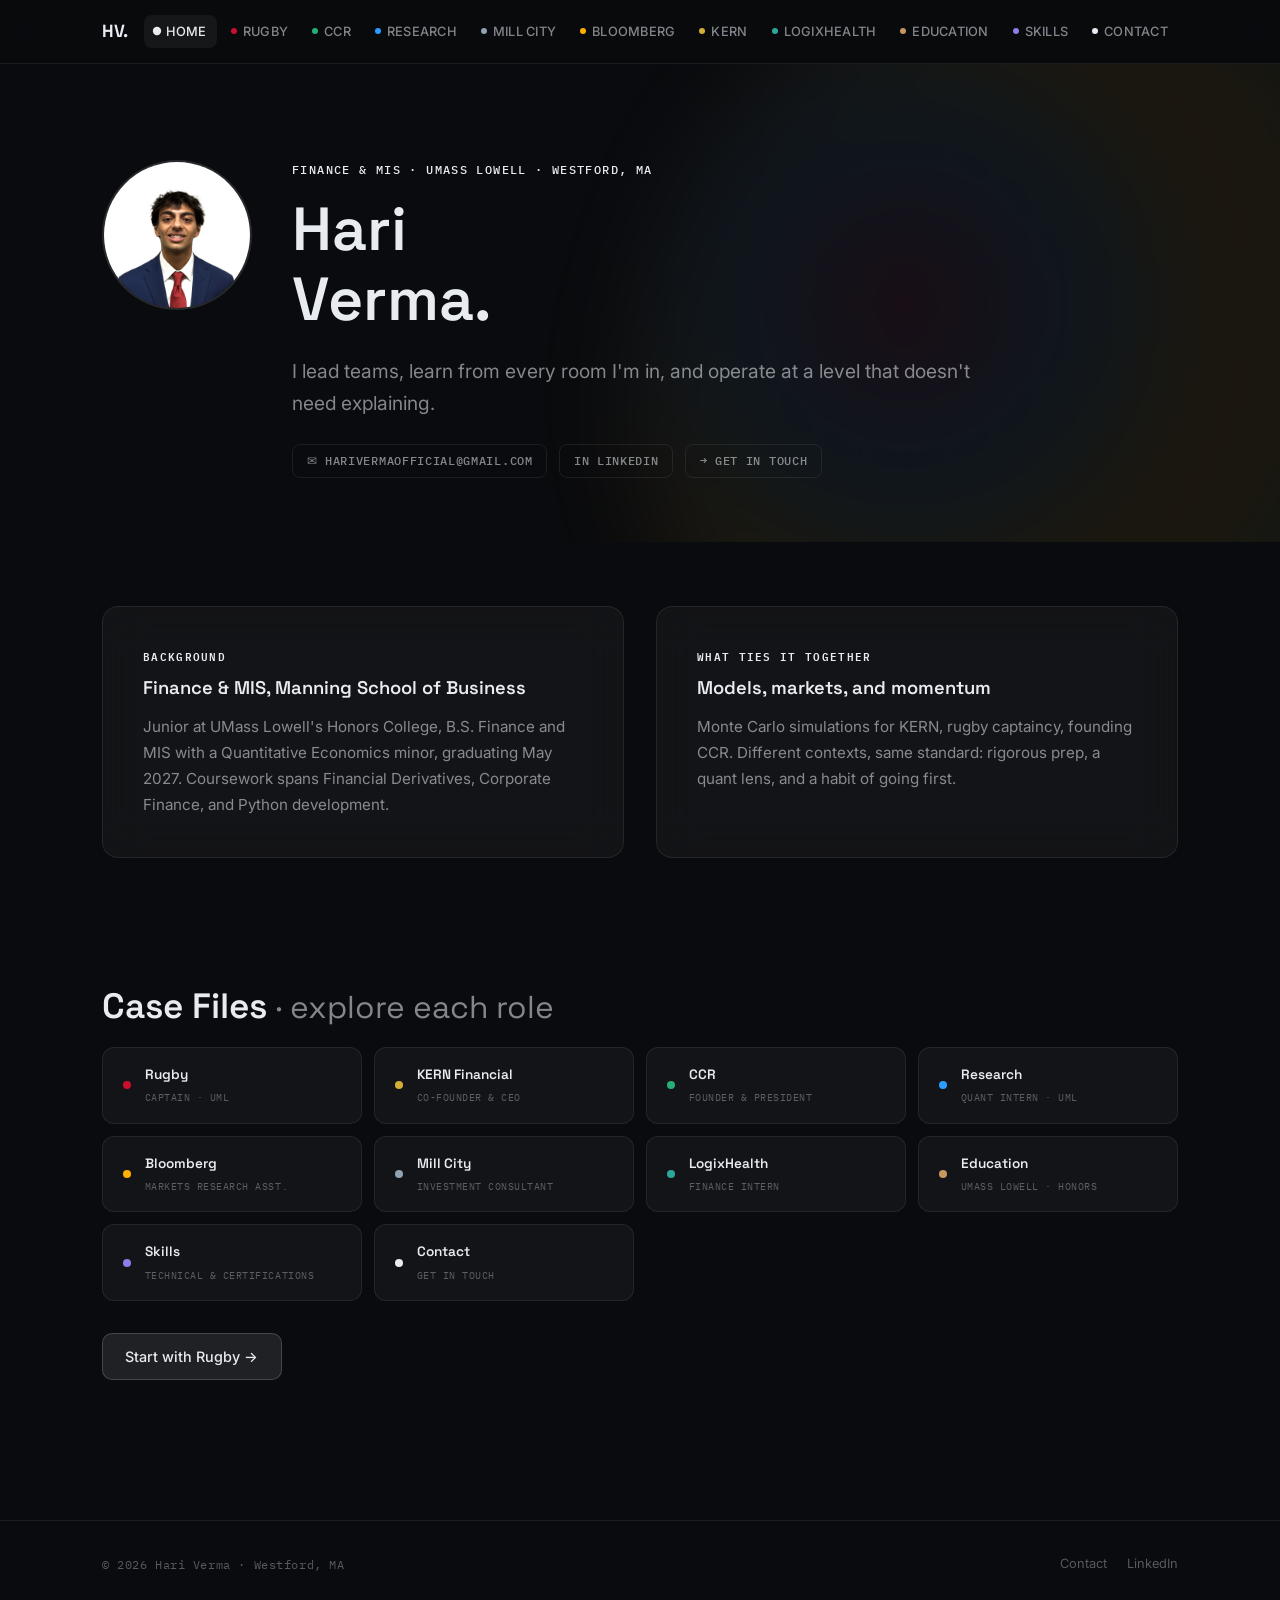
==== commit 42988fce: "Update index.html" ====
--- a/index.html
+++ b/index.html
@@ -206,15 +206,14 @@
             <span class="hero-label">Finance &amp; MIS · UMass Lowell · Westford, MA</span>
             <h1 class="hero-title">Hari<br /><span class="accent">Verma.</span></h1>
             <p class="hero-thesis">
-              I build and test quantitative models, lead teams from the front, and find the edge
-              where finance, data, and competitive drive converge.
+              I lead teams, learn from every room I'm in, and operate at a level that doesn't need explaining.
             </p>
 
             <div class="connect-row">
               <a href="mailto:harivermaofficial@gmail.com" class="connect-link">
                 ✉ harivermaofficial@gmail.com
               </a>
-              <a href="https://www.linkedin.com/in/hariverma" class="connect-link" target="_blank" rel="noopener noreferrer">
+              <a href="https://www.linkedin.com/in/hari-verma-7324092ab/" class="connect-link" target="_blank" rel="noopener noreferrer">
                 in LinkedIn
               </a>
               <a href="contact.html" class="connect-link">
@@ -236,10 +235,8 @@
             <span class="panel-label">Background</span>
             <h2 class="panel-title" id="about-heading">Finance &amp; MIS, Manning School of Business</h2>
             <p class="panel-body">
-              I'm a junior at UMass Lowell's Honors College pursuing a B.S. in Finance and
-              Management Information Systems, with a minor in Quantitative Economics (expected
-              May 2027). My coursework sits at the intersection of markets, data, and systems —
-              from Financial Derivatives and Corporate Finance to Application Development in Python.
+              Junior at UMass Lowell's Honors College, B.S. Finance and MIS with a Quantitative Economics minor, graduating May 2027.
+              Coursework spans Financial Derivatives, Corporate Finance, and Python development.
             </p>
           </div>
 
@@ -247,10 +244,7 @@
             <span class="panel-label">What ties it together</span>
             <h2 class="panel-title">Models, markets, and momentum</h2>
             <p class="panel-body">
-              Whether I'm running Monte Carlo simulations for KERN Financial, leading UML Rugby onto
-              the pitch, or building recruiting pipelines for CCR, the through-line is the same:
-              rigorous preparation, a quantitative lens, and a bias toward doing things that haven't
-              been done at UMass Lowell before.
+              Monte Carlo simulations for KERN, rugby captaincy, founding CCR. Different contexts, same standard: rigorous prep, a quant lens, and a habit of going first.
             </p>
           </div>
         </div>
@@ -262,8 +256,7 @@
     <section class="section" aria-labelledby="case-files-heading">
       <div class="page-wrapper">
         <h2 id="case-files-heading" class="animate-in" style="margin-bottom: 1.25rem;">
-          Case Files <span style="color: var(--text-muted); font-weight: 400;">—</span>
-          <span style="color: var(--text-secondary); font-size: 0.9em; font-weight: 400;"> explore each role</span>
+          Case Files <span style="color: var(--text-secondary); font-size: 0.9em; font-weight: 400;">· explore each role</span>
         </h2>
 
         <div class="page-index-grid animate-in">
@@ -364,7 +357,7 @@
       <span class="footer-copy">© 2026 Hari Verma · Westford, MA</span>
       <nav class="footer-nav" aria-label="Footer navigation">
         <a href="contact.html">Contact</a>
-        <a href="https://www.linkedin.com/in/hariverma" target="_blank" rel="noopener noreferrer">LinkedIn</a>
+        <a href="https://www.linkedin.com/in/hari-verma-7324092ab/" target="_blank" rel="noopener noreferrer">LinkedIn</a>
       </nav>
     </div>
   </footer>
